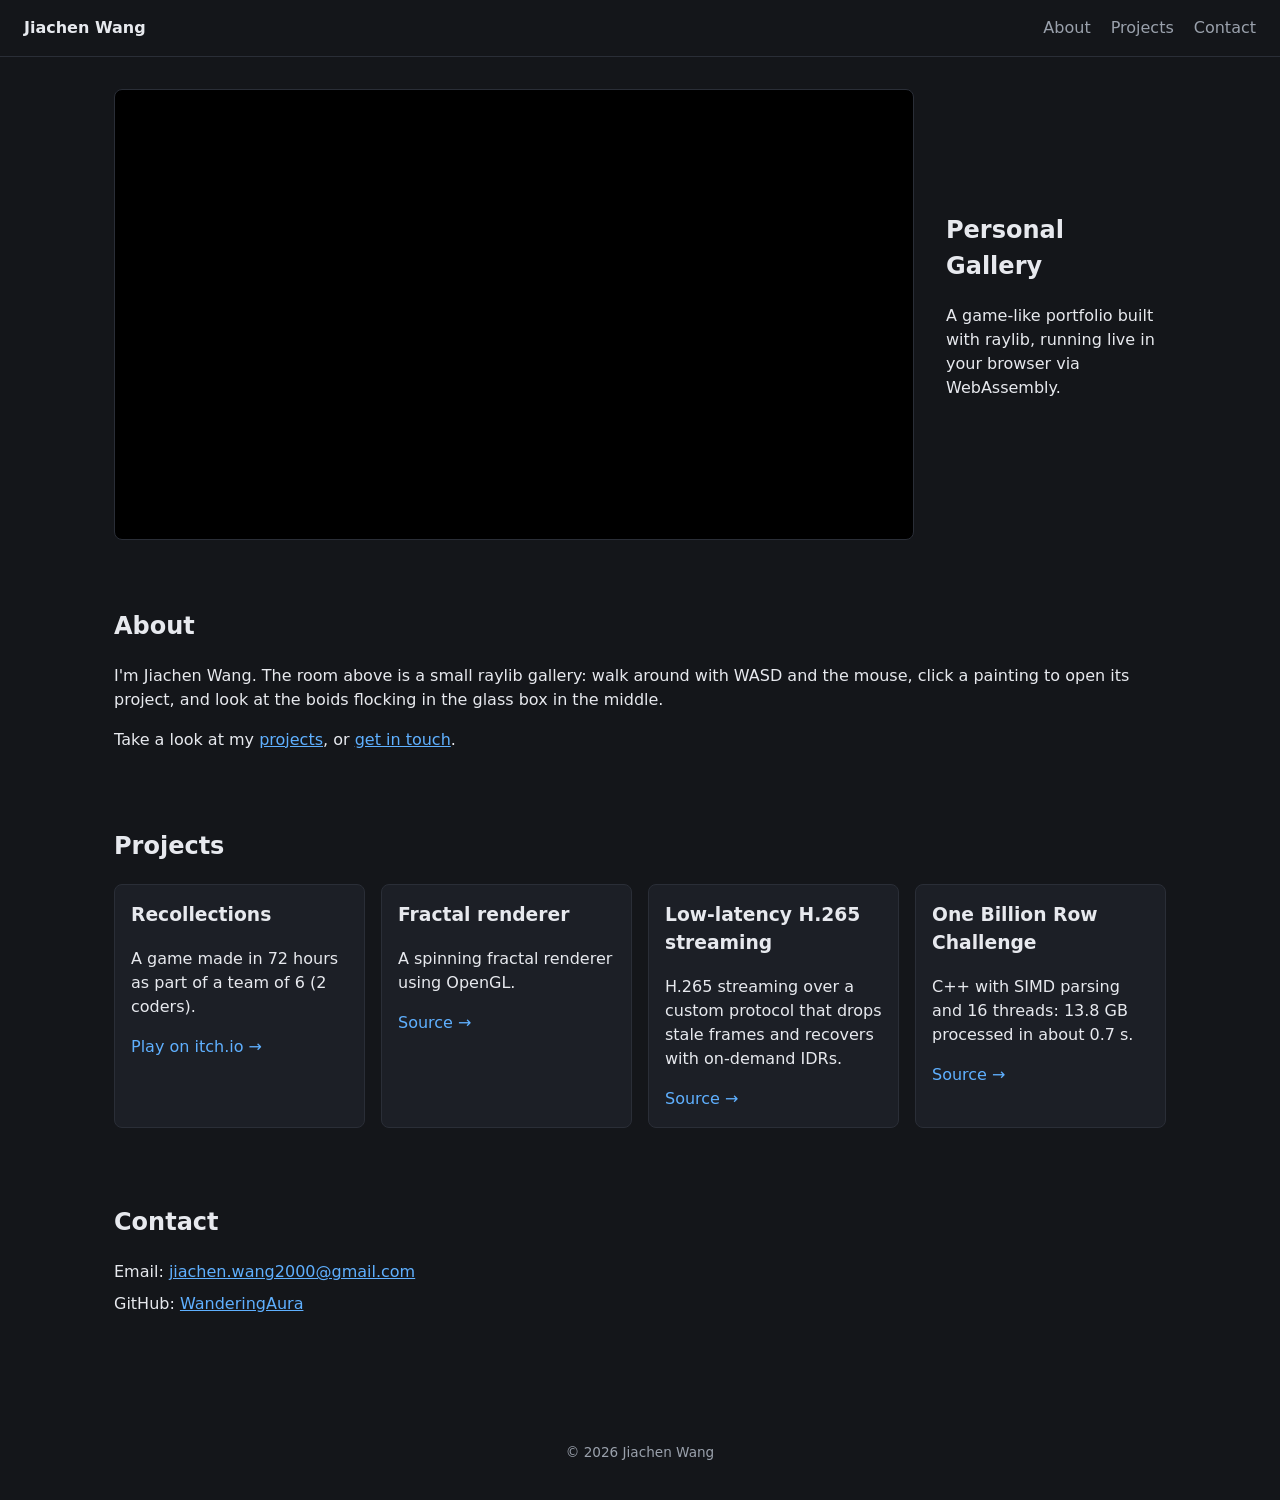
==== site/index.html @ 75623010 "add static page" ====
<!doctype html>
<html lang="en">
<head>
  <meta charset="utf-8">
  <meta name="viewport" content="width=device-width, initial-scale=1">
  <title>Jiachen Wang</title>
  <link rel="stylesheet" href="css/site.css">
</head>
<body id="top">
  <header class="site-header">
    <a class="brand" href="#top">Jiachen Wang</a>
    <nav class="site-nav">
      <a href="#about">About</a>
      <a href="#projects">Projects</a>
      <a href="#contact">Contact</a>
    </nav>
  </header>

  <section id="hero">
    <canvas id="canvas" width="800" height="450" tabindex="-1"></canvas>
    <div class="hero-copy">
      <h1>Personal Gallery</h1>
      <p>A game-like portfolio built with raylib, running live in your browser via WebAssembly.</p>
    </div>
  </section>

  <main id="content">
    <section id="about">
      <h2>About</h2>
      <p>
        I'm Jiachen Wang. The room above is a small raylib gallery: walk around with WASD and the
        mouse, click a painting to open its project, and look at the boids flocking in the glass box
        in the middle.
      </p>
      <p>
        Take a look at my <a href="#projects">projects</a>, or <a href="#contact">get in touch</a>.
      </p>
    </section>

    <section id="projects">
      <h2>Projects</h2>
      <div class="project-grid">
        <article class="project-card">
          <h3>Recollections</h3>
          <p>A game made in 72 hours as part of a team of 6 (2 coders).</p>
          <a href="https://benskca.itch.io/recollections" target="_blank" rel="noopener">Play on itch.io &rarr;</a>
        </article>
        <article class="project-card">
          <h3>Fractal renderer</h3>
          <p>A spinning fractal renderer using OpenGL.</p>
          <a href="https://github.com/WanderingAura/fractal_gl" target="_blank" rel="noopener">Source &rarr;</a>
        </article>
        <article class="project-card">
          <h3>Low-latency H.265 streaming</h3>
          <p>H.265 streaming over a custom protocol that drops stale frames and recovers with on-demand IDRs.</p>
          <a href="https://github.com/WanderingAura/hevc_demo" target="_blank" rel="noopener">Source &rarr;</a>
        </article>
        <article class="project-card">
          <h3>One Billion Row Challenge</h3>
          <p>C++ with SIMD parsing and 16 threads: 13.8 GB processed in about 0.7 s.</p>
          <a href="https://github.com/WanderingAura/bfbrc" target="_blank" rel="noopener">Source &rarr;</a>
        </article>
      </div>
    </section>

    <section id="contact">
      <h2>Contact</h2>
      <ul class="contact-links">
        <li>Email: <a href="mailto:jiachen.wang2000@gmail.com">jiachen.wang2000@gmail.com</a></li>
        <li>GitHub: <a href="https://github.com/WanderingAura" target="_blank" rel="noopener">WanderingAura</a></li>
      </ul>
    </section>
  </main>

  <footer class="site-footer">
    <p>&copy; 2026 Jiachen Wang</p>
  </footer>

  <script>
    var Module = {
      canvas: document.getElementById('canvas'),
      // the build output lives in wasm/, not next to this page, so Emscripten's relative
      // lookups (notably the --preload-file .data package) must be pointed there explicitly
      locateFile: function (path) {
        return 'wasm/' + path;
      },
    };
  </script>
  <script src="wasm/personal_gallery.js"></script>
</body>
</html>
---- site/css/site.css ----
:root {
  color-scheme: dark;
  --bg: #14161a;
  --panel: #1c1f26;
  --text: #e7e9ee;
  --muted: #9aa1ac;
  --accent: #5fb0ff;
  --border: #2a2e37;
}

* {
  box-sizing: border-box;
}

html {
  scroll-behavior: smooth;
}

body {
  margin: 0;
  background: var(--bg);
  color: var(--text);
  font-family: system-ui, -apple-system, "Segoe UI", sans-serif;
  line-height: 1.5;
}

a {
  color: var(--accent);
}

.site-header {
  display: flex;
  align-items: center;
  justify-content: space-between;
  padding: 1rem 1.5rem;
  border-bottom: 1px solid var(--border);
}

.brand {
  font-weight: 600;
  color: var(--text);
  text-decoration: none;
}

.site-nav {
  display: flex;
  gap: 1.25rem;
}

.site-nav a {
  color: var(--muted);
  text-decoration: none;
}

.site-nav a:hover {
  color: var(--accent);
}

#hero {
  display: flex;
  flex-wrap: wrap;
  align-items: center;
  gap: 2rem;
  padding: 2rem 1.5rem;
  max-width: 1100px;
  margin: 0 auto;
}

#canvas {
  width: 100%;
  max-width: 800px;
  height: auto;
  border-radius: 8px;
  border: 1px solid var(--border);
  background: #000;
}

.hero-copy {
  flex: 1;
  min-width: 220px;
}

.hero-copy h1 {
  margin-top: 0;
}

#content {
  max-width: 1100px;
  margin: 0 auto;
  padding: 0 1.5rem 3rem;
}

#content section {
  scroll-margin-top: 1rem;
  padding-top: 1rem;
  margin-bottom: 2.5rem;
}

.project-grid {
  display: grid;
  grid-template-columns: repeat(auto-fill, minmax(240px, 1fr));
  gap: 1rem;
}

.project-card {
  background: var(--panel);
  border: 1px solid var(--border);
  border-radius: 8px;
  padding: 1rem;
}

.project-card h3 {
  margin-top: 0;
}

.project-card a {
  text-decoration: none;
}

.contact-links {
  list-style: none;
  padding: 0;
}

.contact-links li {
  margin-bottom: 0.5rem;
}

.site-footer {
  text-align: center;
  color: var(--muted);
  padding: 1.5rem;
  font-size: 0.85rem;
}
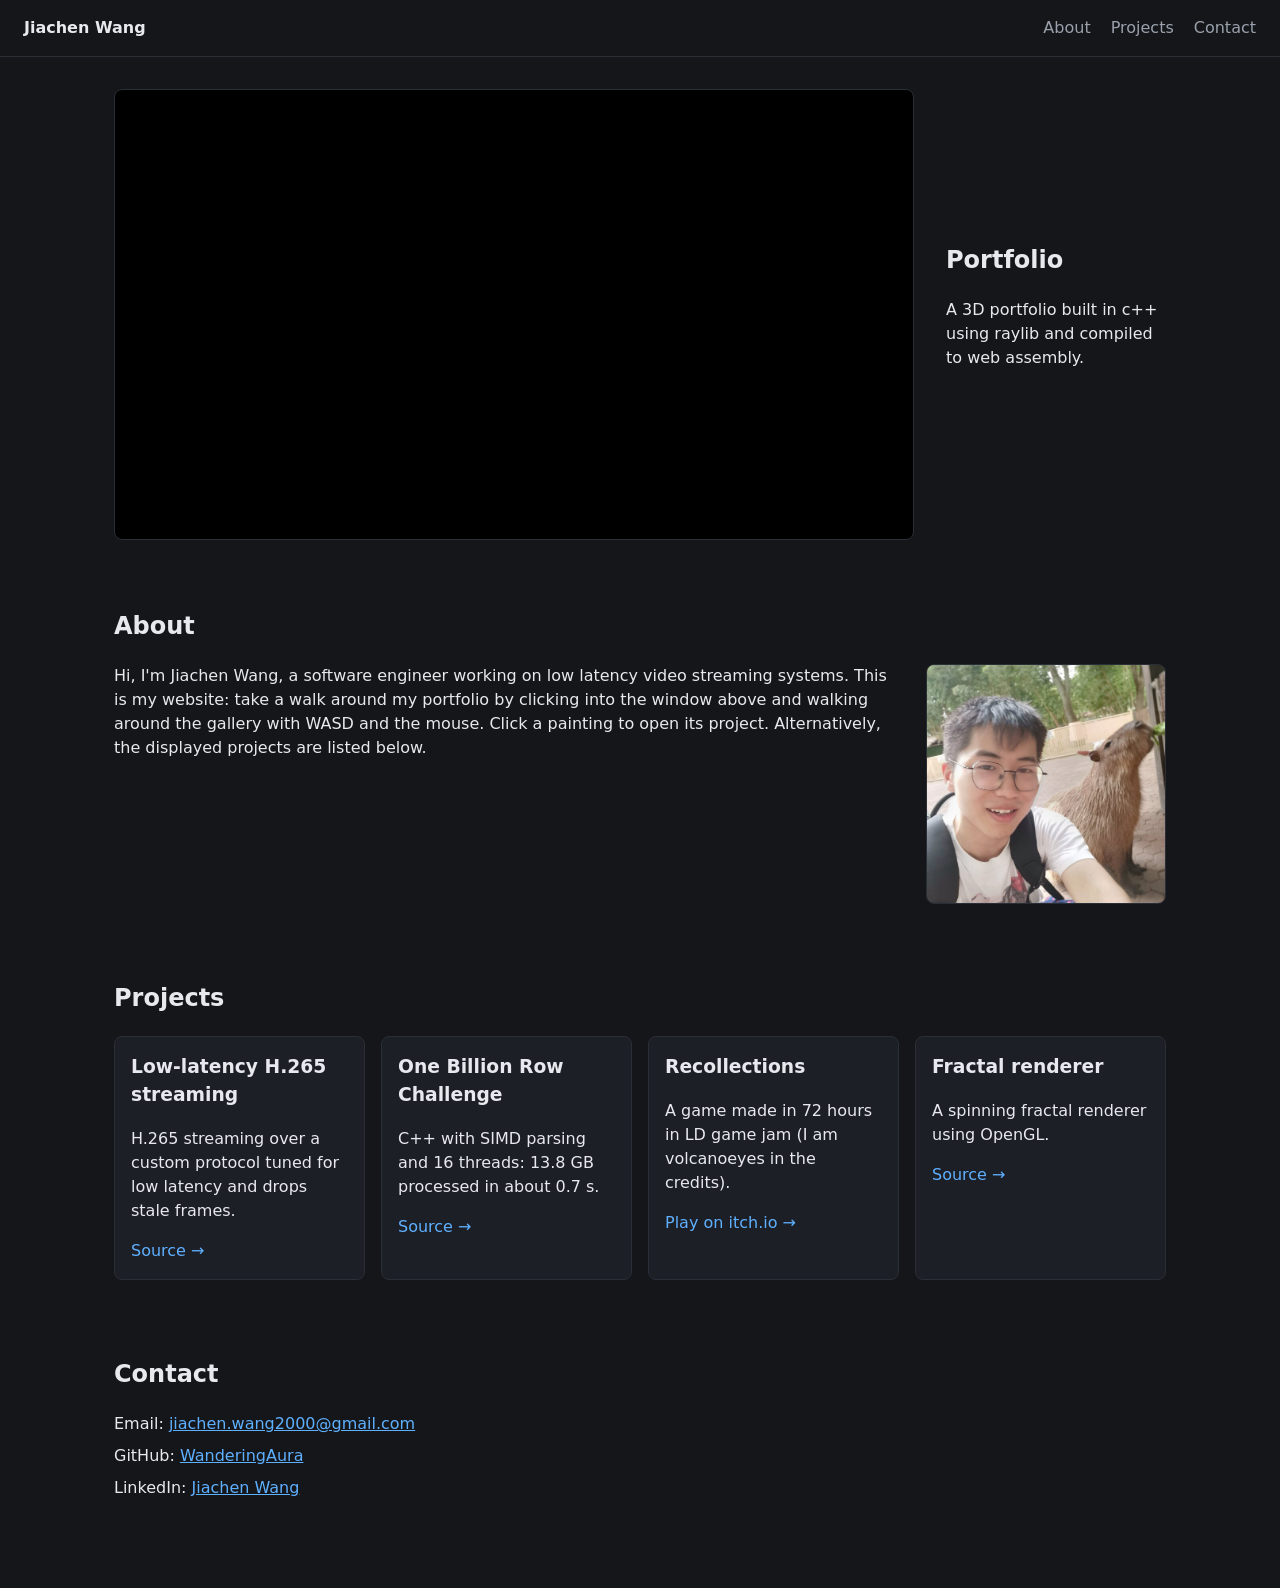
==== commit dcd74054: "add photo" ====
--- a/site/index.html
+++ b/site/index.html
@@ -19,46 +19,45 @@
   <section id="hero">
     <canvas id="canvas" width="800" height="450" tabindex="-1"></canvas>
     <div class="hero-copy">
-      <h1>Personal Gallery</h1>
-      <p>A game-like portfolio built with raylib, running live in your browser via WebAssembly.</p>
+      <h1>Portfolio</h1>
+      <p>A 3D portfolio built in c++ using raylib and compiled to web assembly.</p>
     </div>
   </section>
 
   <main id="content">
     <section id="about">
       <h2>About</h2>
-      <p>
-        I'm Jiachen Wang. The room above is a small raylib gallery: walk around with WASD and the
-        mouse, click a painting to open its project, and look at the boids flocking in the glass box
-        in the middle.
-      </p>
-      <p>
-        Take a look at my <a href="#projects">projects</a>, or <a href="#contact">get in touch</a>.
-      </p>
+      <div class="about-body">
+        <p>
+          Hi, I'm Jiachen Wang, a software engineer working on low latency video streaming systems. This is my website: take a walk around my portfolio by clicking into the window above and walking around the gallery with WASD and the mouse. Click a painting to open its project. Alternatively, the displayed projects are listed below.
+        </p>
+        <img class="about-photo" src="selfie.jpg" width="600" height="800" loading="lazy"
+             alt="Jiachen Wang taking a selfie next to a capybara">
+      </div>
     </section>
 
     <section id="projects">
       <h2>Projects</h2>
       <div class="project-grid">
         <article class="project-card">
+          <h3>Low-latency H.265 streaming</h3>
+          <p>H.265 streaming over a custom protocol tuned for low latency and drops stale frames.</p>
+          <a href="https://github.com/WanderingAura/hevc_demo" target="_blank" rel="noopener">Source &rarr;</a>
+        </article>
+        <article class="project-card">
+          <h3>One Billion Row Challenge</h3>
+          <p>C++ with SIMD parsing and 16 threads: 13.8 GB processed in about 0.7 s.</p>
+          <a href="https://github.com/WanderingAura/bfbrc" target="_blank" rel="noopener">Source &rarr;</a>
+        </article>
+        <article class="project-card">
           <h3>Recollections</h3>
-          <p>A game made in 72 hours as part of a team of 6 (2 coders).</p>
+          <p>A game made in 72 hours in LD game jam (I am volcanoeyes in the credits).</p>
           <a href="https://benskca.itch.io/recollections" target="_blank" rel="noopener">Play on itch.io &rarr;</a>
         </article>
         <article class="project-card">
           <h3>Fractal renderer</h3>
           <p>A spinning fractal renderer using OpenGL.</p>
           <a href="https://github.com/WanderingAura/fractal_gl" target="_blank" rel="noopener">Source &rarr;</a>
-        </article>
-        <article class="project-card">
-          <h3>Low-latency H.265 streaming</h3>
-          <p>H.265 streaming over a custom protocol that drops stale frames and recovers with on-demand IDRs.</p>
-          <a href="https://github.com/WanderingAura/hevc_demo" target="_blank" rel="noopener">Source &rarr;</a>
-        </article>
-        <article class="project-card">
-          <h3>One Billion Row Challenge</h3>
-          <p>C++ with SIMD parsing and 16 threads: 13.8 GB processed in about 0.7 s.</p>
-          <a href="https://github.com/WanderingAura/bfbrc" target="_blank" rel="noopener">Source &rarr;</a>
         </article>
       </div>
     </section>
@@ -68,13 +67,10 @@
       <ul class="contact-links">
         <li>Email: <a href="mailto:jiachen.wang2000@gmail.com">jiachen.wang2000@gmail.com</a></li>
         <li>GitHub: <a href="https://github.com/WanderingAura" target="_blank" rel="noopener">WanderingAura</a></li>
+        <li>LinkedIn: <a href="https://www.linkedin.com/in/jiachen-wang-7843861b7/" target="_blank" rel="noopener">Jiachen Wang</a></li>
       </ul>
     </section>
   </main>
-
-  <footer class="site-footer">
-    <p>&copy; 2026 Jiachen Wang</p>
-  </footer>
 
   <script>
     var Module = {
--- a/site/css/site.css
+++ b/site/css/site.css
@@ -96,6 +96,40 @@
   margin-bottom: 2.5rem;
 }
 
+.about-body {
+  display: flex;
+  align-items: flex-start;
+  gap: 2rem;
+}
+
+.about-body p {
+  flex: 1;
+  margin-top: 0;
+}
+
+.about-photo {
+  width: 240px;
+  height: auto;
+  /* trims the trees above; 60% down keeps both the face and the capybara in frame */
+  aspect-ratio: 1;
+  object-fit: cover;
+  object-position: 50% 60%;
+  flex-shrink: 0;
+  border-radius: 8px;
+  border: 1px solid var(--border);
+}
+
+@media (max-width: 640px) {
+  .about-body {
+    flex-direction: column;
+  }
+
+  .about-photo {
+    width: 100%;
+    max-width: 320px;
+  }
+}
+
 .project-grid {
   display: grid;
   grid-template-columns: repeat(auto-fill, minmax(240px, 1fr));
@@ -125,10 +159,3 @@
 .contact-links li {
   margin-bottom: 0.5rem;
 }
-
-.site-footer {
-  text-align: center;
-  color: var(--muted);
-  padding: 1.5rem;
-  font-size: 0.85rem;
-}
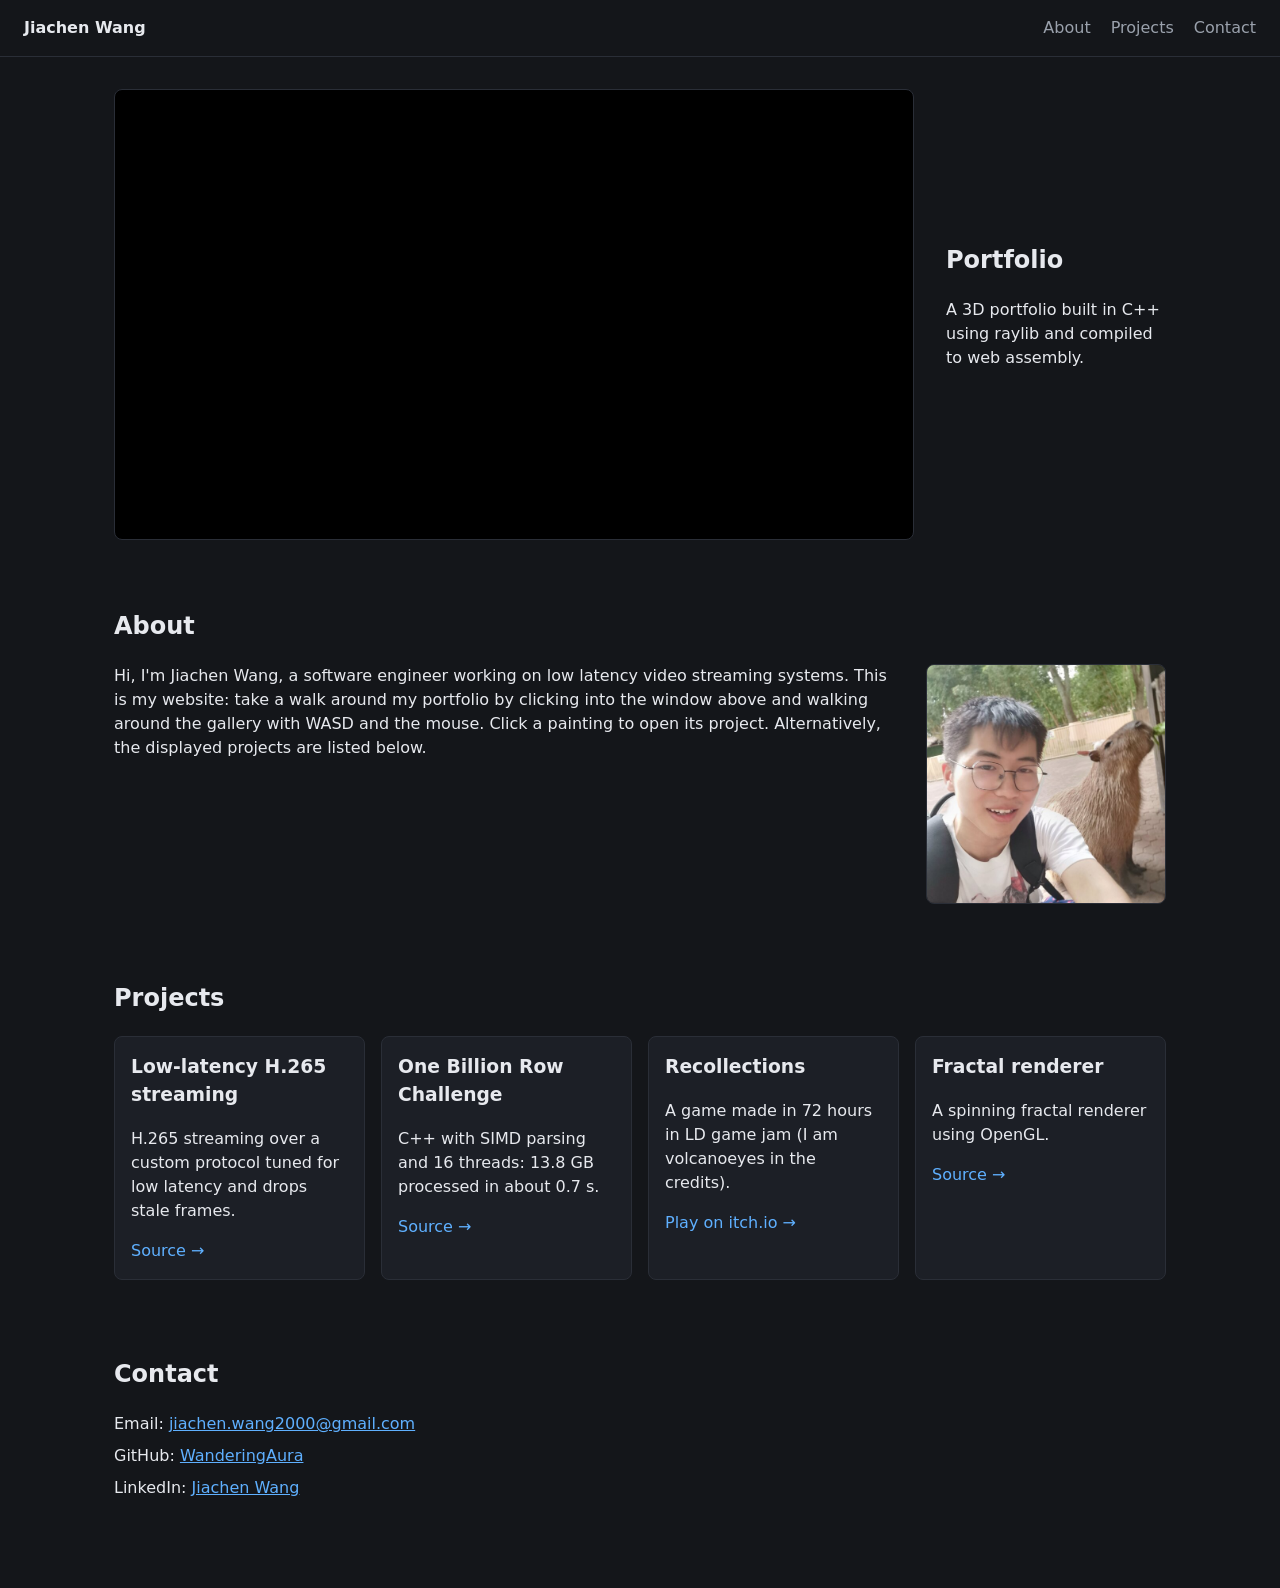
==== commit bed7842d: "adjust un-focussed msg" ====
--- a/site/index.html
+++ b/site/index.html
@@ -20,7 +20,7 @@
     <canvas id="canvas" width="800" height="450" tabindex="-1"></canvas>
     <div class="hero-copy">
       <h1>Portfolio</h1>
-      <p>A 3D portfolio built in c++ using raylib and compiled to web assembly.</p>
+      <p>A 3D portfolio built in C++ using raylib and compiled to web assembly.</p>
     </div>
   </section>
 
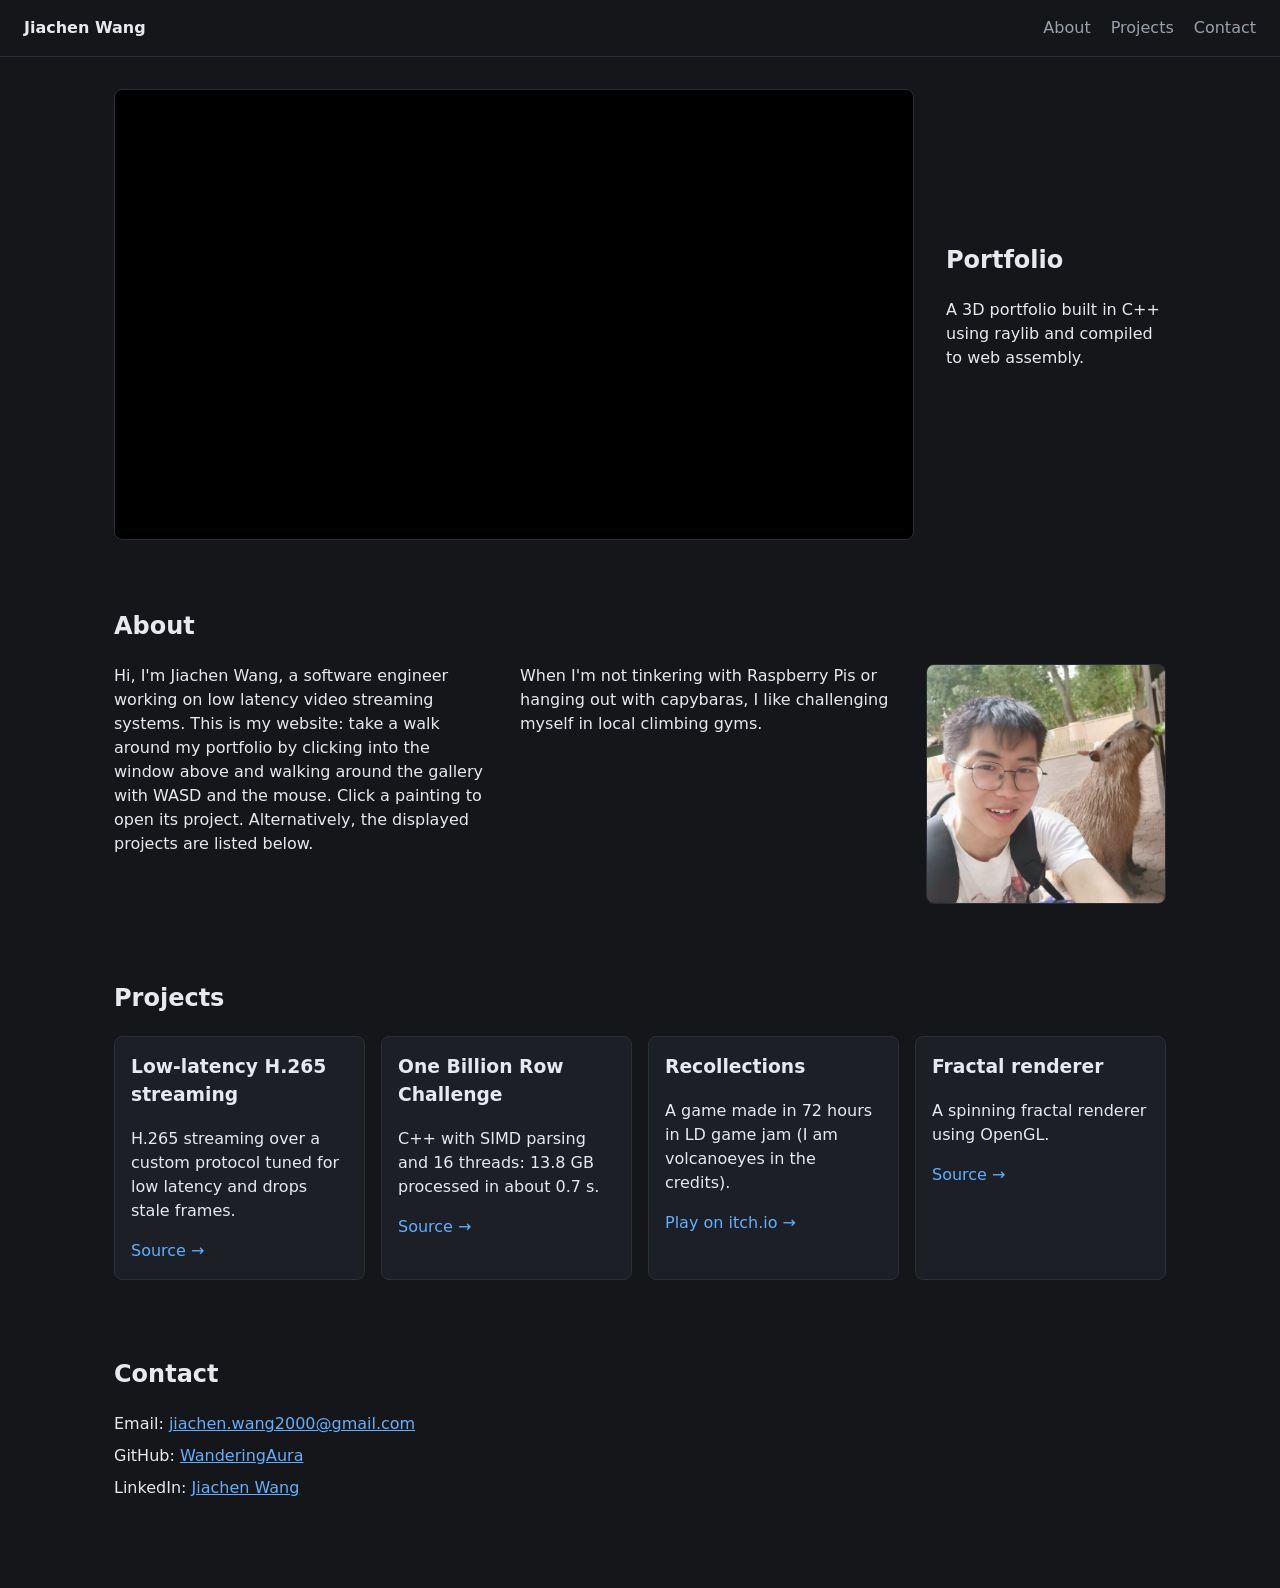
==== commit 6024bcc5: "adjust about txt" ====
--- a/site/index.html
+++ b/site/index.html
@@ -30,6 +30,9 @@
       <div class="about-body">
         <p>
           Hi, I'm Jiachen Wang, a software engineer working on low latency video streaming systems. This is my website: take a walk around my portfolio by clicking into the window above and walking around the gallery with WASD and the mouse. Click a painting to open its project. Alternatively, the displayed projects are listed below.
+        </p>
+        <p>
+          When I'm not tinkering with Raspberry Pis or hanging out with capybaras, I like challenging myself in local climbing gyms.
         </p>
         <img class="about-photo" src="selfie.jpg" width="600" height="800" loading="lazy"
              alt="Jiachen Wang taking a selfie next to a capybara">
